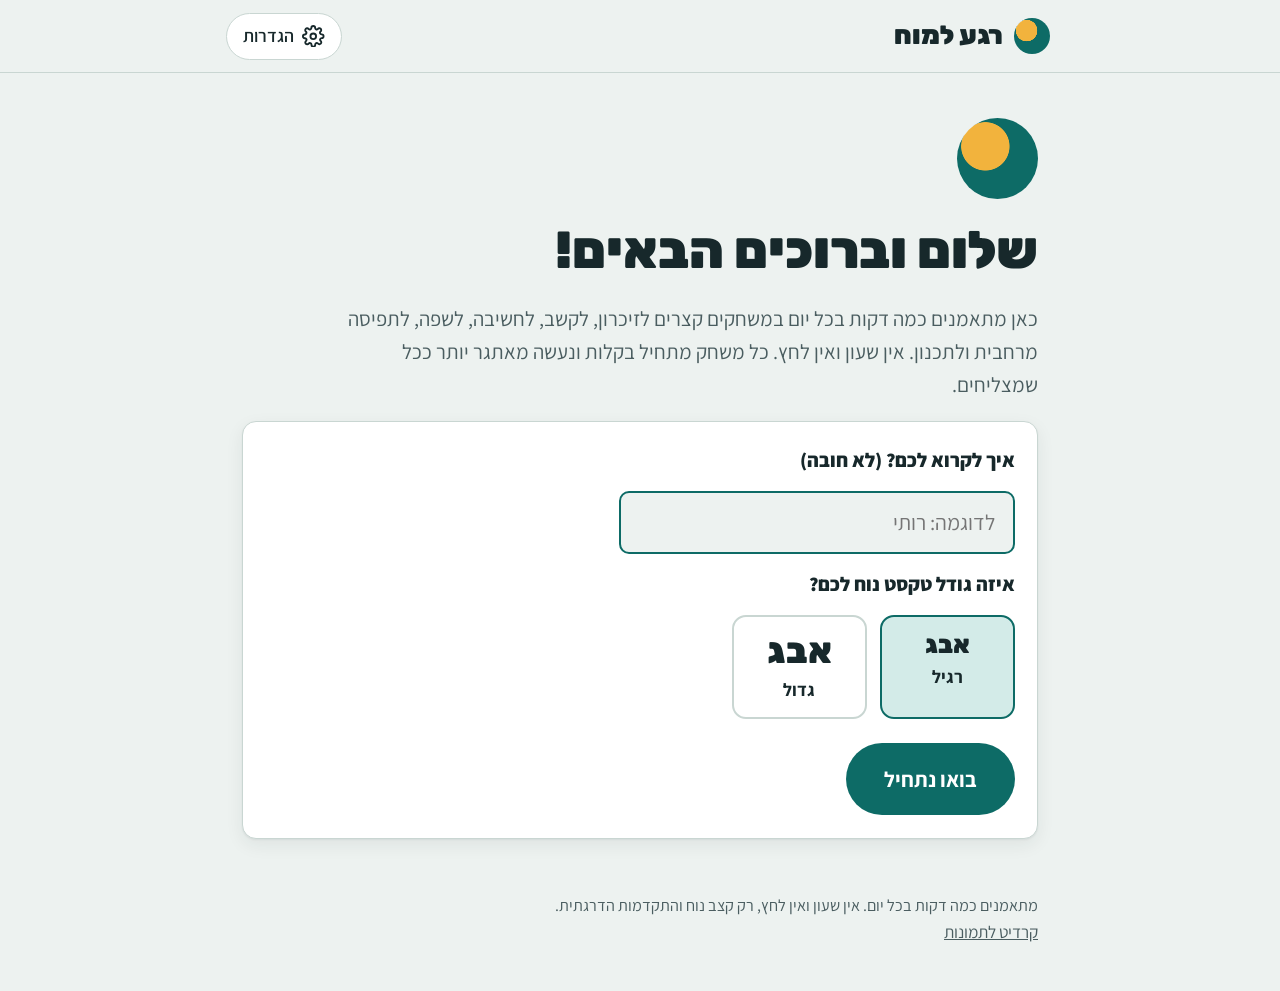
==== index.html @ e9bc1a55 "New game גדול או קטן (logic, חדש): numbers 1 to N once in every row and column, with < > ∧ ∨ signs b" ====
<!doctype html>
<html lang="he" dir="rtl">
<head>
  <meta charset="utf-8">
  <meta name="viewport" content="width=device-width, initial-scale=1, viewport-fit=cover">
  <title>רגע למוח</title>
  <meta name="description" content="אימון מוח יומי בעברית: משחקי זיכרון, קשב, חשיבה ושפה בקצב נוח.">
  <link rel="icon" href="favicon.svg" type="image/svg+xml">
  <meta name="theme-color" content="#0d6b66">
  <meta property="og:title" content="רגע למוח">
  <meta property="og:description" content="אימון מוח יומי בעברית: משחקי זיכרון, קשב, חשיבה ושפה בקצב נוח.">
  <link rel="preconnect" href="https://fonts.googleapis.com">
  <link rel="preconnect" href="https://fonts.gstatic.com" crossorigin>
  <link rel="stylesheet" href="https://fonts.googleapis.com/css2?family=Rubik:wght@500;700;800;900&family=Assistant:wght@400;600;700;800&display=swap">
  <link rel="stylesheet" href="css/style.css">
</head>
<body>
  <header class="topbar">
    <div class="topbar-inner">
      <button class="brand" id="brand-home" type="button" aria-label="חזרה לדף הבית">
        <span class="brand-mark" aria-hidden="true"></span>
        <span class="brand-name">רגע למוח</span>
      </button>
      <div class="topbar-tools">
        <button class="tool-btn settings-btn" id="btn-home" type="button">
          <svg viewBox="0 0 24 24" aria-hidden="true"><path d="M3 11.5 12 4l9 7.5"/><path d="M5.5 10v10h5v-6h3v6h5V10"/></svg>
          <span>דף הבית</span>
        </button>
        <button class="tool-btn settings-btn" id="btn-settings" type="button" aria-haspopup="dialog">
          <svg viewBox="0 0 24 24" aria-hidden="true"><circle cx="12" cy="12" r="3"/><path d="M19.4 15a1.7 1.7 0 0 0 .3 1.8l.1.1a2 2 0 1 1-2.8 2.8l-.1-.1a1.7 1.7 0 0 0-1.8-.3 1.7 1.7 0 0 0-1 1.5V21a2 2 0 1 1-4 0v-.1a1.7 1.7 0 0 0-1.1-1.5 1.7 1.7 0 0 0-1.8.3l-.1.1a2 2 0 1 1-2.8-2.8l.1-.1a1.7 1.7 0 0 0 .3-1.8 1.7 1.7 0 0 0-1.5-1H3a2 2 0 1 1 0-4h.1a1.7 1.7 0 0 0 1.5-1.1 1.7 1.7 0 0 0-.3-1.8l-.1-.1a2 2 0 1 1 2.8-2.8l.1.1a1.7 1.7 0 0 0 1.8.3H9a1.7 1.7 0 0 0 1-1.5V3a2 2 0 1 1 4 0v.1a1.7 1.7 0 0 0 1 1.5 1.7 1.7 0 0 0 1.8-.3l.1-.1a2 2 0 1 1 2.8 2.8l-.1.1a1.7 1.7 0 0 0-.3 1.8V9a1.7 1.7 0 0 0 1.5 1H21a2 2 0 1 1 0 4h-.1a1.7 1.7 0 0 0-1.5 1z"/></svg>
          <span>הגדרות</span>
        </button>
      </div>
    </div>
  </header>

  <main id="app" class="app" aria-live="polite"></main>

  <footer class="footer">
    <p>מתאמנים כמה דקות בכל יום. אין שעון ואין לחץ, רק קצב נוח והתקדמות הדרגתית.</p>
    <p class="footer-credits"><a href="img/photos/credits.html">קרדיט לתמונות</a></p>
  </footer>

  <!-- Core must load first: games register themselves on window.BrainGames -->
  <script src="js/core.js"></script>
  <script src="js/photo-bank.js"></script>
  <script src="js/games/memory-pairs.js"></script>
  <script src="js/games/sequence-lights.js"></script>
  <script src="js/games/grid-memory.js"></script>
  <script src="js/games/mental-math.js"></script>
  <script src="js/games/number-series.js"></script>
  <script src="js/games/shop-change.js"></script>
  <script src="js/games/odd-one-out.js"></script>
  <script src="js/games/color-word.js"></script>
  <script src="js/games/whats-new.js"></script>
  <script src="js/games/shopping-list.js"></script>
  <script src="js/games/face-names.js"></script>
  <script src="js/games/count-items.js"></script>
  <script src="js/games/word-scramble.js"></script>
  <script src="js/games/proverbs.js"></script>
  <script src="js/games/synonyms.js"></script>
  <script src="js/games/spot-difference.js"></script>
  <script src="js/games/clock-time.js"></script>
  <script src="js/games/route-arrows.js"></script>
  <script src="js/games/word-pairs.js"></script>
  <script src="js/games/symbol-search.js"></script>
  <script src="js/games/balance-scale.js"></script>
  <script src="js/games/word-links.js"></script>
  <script src="js/games/mirror-image.js"></script>
  <script src="js/games/rotate-shape.js"></script>
  <script src="js/games/ball-tower.js"></script>
  <script src="js/games/daily-order.js"></script>
  <script src="js/games/middle-arrow.js"></script>
  <script src="js/games/unique-one.js"></script>
  <script src="js/games/follow-fish.js"></script>
  <script src="js/games/delivery-route.js"></script>
  <script src="js/games/brain-shift.js"></script>
  <script src="js/games/bigger-sum.js"></script>
  <script src="js/games/split-evenly.js"></script>
  <script src="js/games/bumper-path.js"></script>
  <script src="js/games/fit-piece.js"></script>
  <script src="js/games/what-is-this.js"></script>
  <script src="js/games/photo-name.js"></script>
  <script src="js/games/photo-pick.js"></script>
  <script src="js/games/trios.js"></script>
  <script src="js/games/word-points.js"></script>
  <script src="js/games/tangram.js"></script>
  <script src="js/games/nonogram.js"></script>
  <script src="js/games/math-cages.js"></script>
  <script src="js/games/dot-trail.js"></script>
  <script src="js/games/story-recall.js"></script>
  <script src="js/games/analogies.js"></script>
  <script src="js/games/paper-fold.js"></script>
  <script src="js/games/cube-count.js"></script>
  <script src="js/games/word-search.js"></script>
  <script src="js/games/kakuro.js"></script>
  <script src="js/games/seven-boom.js"></script>
  <script src="js/games/gematria.js"></script>
  <script src="js/games/secret-message.js"></script>
  <script src="js/eretz-ir-words.js"></script>
  <script src="js/games/eretz-ir.js"></script>
  <script src="js/games/fractions.js"></script>
  <script src="js/games/jigsaw.js"></script>
  <script src="js/games/pill-box.js"></script>
  <script src="js/games/water-pour.js"></script>
  <script src="js/games/sliding-puzzle.js"></script>
  <script src="js/games/hanoi.js"></script>
  <script src="js/games/lights-out.js"></script>
  <script src="js/games/crossword.js"></script>
  <script src="js/games/guess-word.js"></script>
  <script src="js/games/opposites.js"></script>
  <script src="js/games/who-lives-where.js"></script>
  <script src="js/games/maze.js"></script>
  <script src="js/games/shadow-match.js"></script>
  <script src="js/games/target-number.js"></script>
  <script src="js/games/where-is-it.js"></script>
  <script src="js/games/phone-number.js"></script>
  <script src="js/games/appointments.js"></script>
  <script src="js/games/block-rows.js"></script>
  <script src="js/games/mystery.js"></script>
  <script src="js/games/code-breaker.js"></script>
  <script src="js/games/two-colors.js"></script>
  <script src="js/games/crowns.js"></script>
  <script src="js/games/greater-less.js"></script>
  <script src="js/app.js"></script>
</body>
</html>
---- css/style.css ----
/* רגע למוח
   Layout: one calm column (max ~46rem), big type, generous tap targets.
   Palette: a quiet sea-glass ground, deep ink, one deep-teal accent and a warm
   sunflower highlight. Each skill has its own hue for icons and chips only. */

:root {
  --bg: #edf2f0;
  --surface: #ffffff;
  --surface-2: #e2eae7;
  --ink: #17282b;
  --ink-soft: #4a5d60;
  --line: #c9d6d2;
  --accent: #0d6b66;
  --accent-hover: #0a5753;
  --accent-ink: #ffffff;
  --accent-soft: #d3ebe8;
  --sun: #f2b33d;
  --sun-soft: #fbedd0;
  --good: #1f7a3a;
  --good-soft: #dbf0e0;
  --bad: #b2412b;
  --bad-soft: #f7e0da;
  --focus: #f2b33d;
  --silver: #8d9aa3;
  --silver-soft: #e9eef1;
  --platinum: #5e7f9e;
  --platinum-soft: #e1ebf4;
  --diamond: #12a6c8;
  --diamond-soft: #d7f3fa;

  --memory: #6550c9;    --memory-soft: #e7e3f8;
  --attention: #c2502f; --attention-soft: #f8e3dc;
  --logic: #1c6fa6;     --logic-soft: #dceaf5;
  --language: #2f7d3f;  --language-soft: #def0e1;
  --perception: #a3366f; --perception-soft: #f6e0eb;
  --executive: #95560f; --executive-soft: #f5e6d3;

  /* Game colours that must be told apart at a glance (older eyes): strong, far apart in hue and in lightness.
     Use these, not the skill colours, whenever colour is how a player tells items apart. --c-on-yellow = text on yellow. */
  --c-red: #d7261e;    --c-red-soft: #fbe0de;
  --c-blue: #1a5fd6;   --c-blue-soft: #dde8fb;
  --c-yellow: #f2b800; --c-yellow-soft: #fdf1c7;
  --c-green: #13893a;  --c-green-soft: #d9f1e0;
  --c-purple: #8a2fd0; --c-purple-soft: #eedff9;
  --c-black: #1b1b1b;  --c-black-soft: #e4e4e4;
  --c-on-yellow: #1b1b1b;

  --font-display: "Rubik", "Assistant", "Arial Hebrew", "Segoe UI", Arial, sans-serif;
  --font-body: "Assistant", "Arial Hebrew", "Segoe UI", Arial, sans-serif;

  --radius: 14px;
  --radius-sm: 10px;
  --shadow: 0 1px 2px rgba(23, 40, 43, .06), 0 6px 18px rgba(23, 40, 43, .07);
  --tap: 3.5rem;
}

@media (prefers-color-scheme: dark) {
  :root:not([data-theme="light"]) {
    --bg: #101a1c; --surface: #18262a; --surface-2: #213236; --ink: #e8f0ee; --ink-soft: #a9bbb8;
    --line: #34484c; --accent: #4fc0b6; --accent-hover: #6fd2c9; --accent-ink: #0b1a1b; --accent-soft: #173d3b;
    --sun: #f2be5c; --sun-soft: #3d3220; --good: #6fd08a; --good-soft: #193a24; --bad: #f08a72; --bad-soft: #43231c;
    --focus: #f2be5c; --silver: #c4cfd6; --silver-soft: #2a3438;
    --platinum: #a9c6e2; --platinum-soft: #22303d; --diamond: #5fd8f2; --diamond-soft: #133740;
    --memory: #a998f2; --memory-soft: #2a2550; --attention: #f0987b; --attention-soft: #44261d;
    --logic: #7cbbe8; --logic-soft: #1a3247; --language: #84cf92; --language-soft: #1c3a22;
    --perception: #ec8fbf; --perception-soft: #45213a; --executive: #e3ac68; --executive-soft: #3f2e19;
    --c-red: #ff5a4f; --c-red-soft: #4a1f1c; --c-blue: #5b9bff; --c-blue-soft: #1c2e4f; --c-yellow: #ffd23a; --c-yellow-soft: #45391a;
    --c-green: #45d16e; --c-green-soft: #183d24; --c-purple: #c08cff; --c-purple-soft: #352552; --c-black: #f2f2f2; --c-black-soft: #3a3f40;
    --shadow: 0 1px 2px rgba(0, 0, 0, .3), 0 6px 18px rgba(0, 0, 0, .25);
    color-scheme: dark;
  }
}
:root[data-theme="dark"] {
  --bg: #101a1c; --surface: #18262a; --surface-2: #213236; --ink: #e8f0ee; --ink-soft: #a9bbb8;
  --line: #34484c; --accent: #4fc0b6; --accent-hover: #6fd2c9; --accent-ink: #0b1a1b; --accent-soft: #173d3b;
  --sun: #f2be5c; --sun-soft: #3d3220; --good: #6fd08a; --good-soft: #193a24; --bad: #f08a72; --bad-soft: #43231c;
  --focus: #f2be5c; --silver: #c4cfd6; --silver-soft: #2a3438;
  --platinum: #a9c6e2; --platinum-soft: #22303d; --diamond: #5fd8f2; --diamond-soft: #133740;
  --memory: #a998f2; --memory-soft: #2a2550; --attention: #f0987b; --attention-soft: #44261d;
  --logic: #7cbbe8; --logic-soft: #1a3247; --language: #84cf92; --language-soft: #1c3a22;
  --perception: #ec8fbf; --perception-soft: #45213a; --executive: #e3ac68; --executive-soft: #3f2e19;
  --c-red: #ff5a4f; --c-red-soft: #4a1f1c; --c-blue: #5b9bff; --c-blue-soft: #1c2e4f; --c-yellow: #ffd23a; --c-yellow-soft: #45391a;
  --c-green: #45d16e; --c-green-soft: #183d24; --c-purple: #c08cff; --c-purple-soft: #352552; --c-black: #f2f2f2; --c-black-soft: #3a3f40;
  --shadow: 0 1px 2px rgba(0, 0, 0, .3), 0 6px 18px rgba(0, 0, 0, .25);
  color-scheme: dark;
}

/* ---------- base ---------- */
*, *::before, *::after { box-sizing: border-box; }
html { font-size: 112.5%; -webkit-text-size-adjust: 100%; }
html.big-text { font-size: 137.5%; }
body {
  margin: 0;
  background: var(--bg);
  color: var(--ink);
  font-family: var(--font-body);
  font-size: 1rem;
  line-height: 1.6;
}
[hidden] { display: none !important; }
button { font: inherit; color: inherit; touch-action: manipulation; } /* no double-tap zoom on fast taps */
:focus-visible { outline: 3px solid var(--focus); outline-offset: 3px; border-radius: 6px; }
h1, h2, h3 { font-family: var(--font-display); line-height: 1.2; text-wrap: balance; margin: 0; }
p { margin: 0; }
.sr-only { position: absolute; width: 1px; height: 1px; overflow: hidden; clip: rect(0 0 0 0); white-space: nowrap; }

/* ---------- top bar ---------- */
.topbar {
  position: sticky; top: 0; z-index: 5;
  background: var(--bg);
  border-bottom: 1px solid var(--line);
  padding-left: max(16px, env(safe-area-inset-left, 0px));
  padding-right: max(16px, env(safe-area-inset-right, 0px));
}
.topbar-inner {
  max-width: 46rem; margin: 0 auto; padding-block: .6rem;
  display: flex; align-items: center; justify-content: space-between; gap: .75rem; flex-wrap: wrap;
}
.brand { display: flex; align-items: center; gap: .6rem; background: none; border: 0; padding: .25rem; cursor: pointer; }
.brand-mark {
  width: 2rem; height: 2rem; border-radius: 50%;
  background: radial-gradient(circle at 35% 35%, var(--sun) 0 32%, transparent 33%), var(--accent);
}
.brand-name { font-family: var(--font-display); font-weight: 900; font-size: 1.45rem; }
.topbar-tools { display: flex; gap: .5rem; flex-wrap: wrap; }
.tool-btn {
  min-height: 2.6rem; padding: .3rem .9rem; border-radius: 999px;
  border: 1px solid var(--line); background: var(--surface); cursor: pointer; font-weight: 600; font-size: .9rem;
}
.tool-btn:hover { border-color: var(--accent); }

/* ---------- layout ---------- */
.app {
  max-width: 46rem; margin: 0 auto;
  padding-left: max(16px, env(safe-area-inset-left, 0px));
  padding-right: max(16px, env(safe-area-inset-right, 0px));
  padding-block: 1.5rem 3rem;
  display: flex; flex-direction: column; gap: 2.5rem;
}
.footer {
  max-width: 46rem; margin: 0 auto; color: var(--ink-soft); font-size: .9rem;
  padding-left: max(16px, env(safe-area-inset-left, 0px));
  padding-right: max(16px, env(safe-area-inset-right, 0px));
  padding-block: 0 2.5rem;
}

/* ---------- buttons ---------- */
.btn {
  min-height: var(--tap); padding: .6rem 1.4rem; border-radius: 999px; border: 2px solid transparent;
  font-weight: 700; font-size: 1.05rem; cursor: pointer; display: inline-flex; align-items: center; justify-content: center;
  transition: background-color .2s, border-color .2s, transform .1s;
}
.btn:active { transform: translateY(1px); }
.btn-primary { background: var(--accent); color: var(--accent-ink); }
.btn-primary:hover { background: var(--accent-hover); }
.btn-secondary { background: var(--surface); border-color: var(--accent); color: var(--accent); }
.btn-secondary:hover { background: var(--accent-soft); }
.btn-quiet { background: transparent; border-color: var(--line); color: var(--ink); }
.btn-quiet:hover { border-color: var(--ink-soft); }
.btn-lg { font-size: 1.2rem; min-height: 4rem; padding-inline: 2rem; }
.btn-sm { min-height: 2.6rem; padding: .3rem 1rem; font-size: .95rem; }
.btn:disabled { opacity: .5; cursor: default; }

/* ---------- chips & icons ---------- */
.chip { display: inline-block; padding: .1rem .7rem; border-radius: 999px; font-size: .85rem; font-weight: 700; }
.level-pill {
  display: inline-block; padding: .1rem .7rem; border-radius: 999px; font-size: .85rem; font-weight: 700;
  background: var(--sun-soft); color: var(--ink); font-variant-numeric: tabular-nums;
}
.skill-icon { width: 2.75rem; height: 2.75rem; border-radius: 12px; display: inline-grid; place-items: center; flex: none;
  font-size: 1.55rem; line-height: 1; font-family: "Segoe UI Emoji", "Apple Color Emoji", "Noto Color Emoji", sans-serif; }
.skill-icon svg { width: 1.7rem; height: 1.7rem; fill: currentColor; stroke: currentColor; }
/* a game's own icon on its card */
.game-card-head { display: flex; align-items: center; gap: .6rem; width: 100%; }
.game-card-head .skill-icon { width: 2.6rem; height: 2.6rem; font-size: 1.5rem; }
.skill-memory { background: var(--memory-soft); color: var(--memory); }
.skill-attention { background: var(--attention-soft); color: var(--attention); }
.skill-logic { background: var(--logic-soft); color: var(--logic); }
.skill-language { background: var(--language-soft); color: var(--language); }
.skill-perception { background: var(--perception-soft); color: var(--perception); }
.skill-executive { background: var(--executive-soft); color: var(--executive); }
.skill-icon.skill-language svg { stroke: none; }

/* ---------- home ---------- */
.hero { display: flex; flex-direction: column; gap: 1rem; padding-top: .5rem; }
.eyebrow { color: var(--ink-soft); font-weight: 700; letter-spacing: .02em; }
.hero-title { font-size: clamp(2rem, 6vw, 2.9rem); font-weight: 900; }
.hero-lead { font-size: 1.15rem; color: var(--ink-soft); max-width: 34em; }
.hero-actions { display: flex; flex-wrap: wrap; gap: .75rem; padding-top: .25rem; }
.done-banner {
  background: var(--good-soft); color: var(--good); font-weight: 700; padding: .9rem 1.2rem; border-radius: var(--radius);
}
.stats { display: grid; grid-template-columns: repeat(3, minmax(0, 1fr)); gap: .75rem; margin: .5rem 0 0; }
.stat { background: var(--surface-2); border-radius: var(--radius-sm); padding: .7rem .9rem; }
.stat dt { font-size: .85rem; color: var(--ink-soft); font-weight: 600; }
.stat dd { margin: 0; font-family: var(--font-display); font-weight: 900; font-size: 1.8rem; font-variant-numeric: tabular-nums; }

.section { display: flex; flex-direction: column; gap: 1rem; }
.section-title { font-size: 1.6rem; font-weight: 700; }
.section-lead { color: var(--ink-soft); }

.daily-list { list-style: none; margin: 0; padding: 0; display: flex; flex-direction: column; gap: .7rem; }
.daily-item {
  width: 100%; text-align: start; display: grid; grid-template-columns: auto auto 1fr; grid-template-areas: "num icon text" "meta meta meta";
  align-items: center; gap: .5rem .9rem; padding: 1rem 1.1rem; border-radius: var(--radius);
  background: var(--surface); border: 1px solid var(--line); box-shadow: var(--shadow); cursor: pointer;
}
.daily-item:hover { border-color: var(--accent); }
.daily-num {
  grid-area: num; width: 2.2rem; height: 2.2rem; border-radius: 50%; display: grid; place-items: center;
  border: 2px solid var(--line); font-weight: 800; font-variant-numeric: tabular-nums;
}
.daily-item.is-done .daily-num { background: var(--good); border-color: var(--good); color: var(--surface); }
.daily-item .skill-icon { grid-area: icon; }
.daily-text { grid-area: text; display: flex; flex-direction: column; min-width: 0; }
.daily-name { font-weight: 800; font-size: 1.2rem; }
.daily-tag { color: var(--ink-soft); }
.daily-meta { grid-area: meta; display: flex; gap: .5rem; flex-wrap: wrap; }
@media (min-width: 640px) {
  .daily-item { grid-template-columns: auto auto 1fr auto; grid-template-areas: "num icon text meta"; }
  .daily-meta { flex-direction: column; align-items: flex-end; }
}

.skill-groups { display: flex; flex-direction: column; gap: 1.5rem; }
.skill-group { display: flex; flex-direction: column; gap: .7rem; }
.skill-group-title { display: flex; align-items: center; gap: .6rem; font-size: 1.25rem; font-family: var(--font-body); font-weight: 800; }
.skill-group-title .skill-icon { width: 2.4rem; height: 2.4rem; font-size: 1.4rem; }
.skill-group-title .skill-icon svg { width: 1.3rem; height: 1.3rem; }
.game-card.is-new { border-color: var(--sun); box-shadow: inset 0 0 0 1px var(--sun); }
.card-new { display: inline-block; margin-inline-start: .45rem; padding: 0 .5rem; border-radius: 999px; background: var(--sun); color: var(--c-on-yellow); font-size: .85rem; font-weight: 800; vertical-align: .15rem; }
.new-badge { display: inline-block; margin-inline-start: .5rem; padding: .05rem .6rem; border-radius: 999px; background: var(--sun); color: var(--c-on-yellow); font-size: .9rem; font-weight: 800; vertical-align: .15rem; }
.intro-levels { width: 100%; display: flex; flex-direction: column; gap: .6rem; }
.intro-levels-title { font-size: 1.15rem; font-weight: 800; }
.game-grid { list-style: none; margin: 0; padding: 0; display: grid; grid-template-columns: repeat(auto-fill, minmax(13rem, 1fr)); gap: .7rem; }
.game-card {
  width: 100%; height: 100%; text-align: start; display: flex; flex-direction: column; align-items: flex-start; gap: .3rem;
  padding: .9rem 1rem; border-radius: var(--radius); background: var(--surface); border: 1px solid var(--line); cursor: pointer;
}
.game-card:hover { border-color: var(--accent); }
.game-card.is-link { color: inherit; text-decoration: none; }
.card-link-note { font-size: .9rem; font-weight: 700; color: var(--accent); }
.game-card-name { font-weight: 800; font-size: 1.1rem; }
.game-card-tag { color: var(--ink-soft); font-size: .95rem; flex: 1; }

.tips { background: var(--surface-2); border-radius: var(--radius); padding: 1.3rem 1.4rem; }
.tips-list { margin: 0; padding-inline-start: 1.2rem; display: flex; flex-direction: column; gap: .5rem; }

/* ---------- intro ---------- */
.intro { display: flex; flex-direction: column; gap: 1.2rem; }
.intro-head { display: flex; gap: 1rem; align-items: flex-start; }
.intro-head > .skill-icon { width: 4rem; height: 4rem; border-radius: 16px; font-size: 2.3rem; }
.intro-head > .skill-icon svg { width: 2.4rem; height: 2.4rem; }
.intro-chips { display: flex; gap: .5rem; flex-wrap: wrap; margin-bottom: .4rem; }
.intro-title { font-size: clamp(2rem, 6vw, 2.6rem); font-weight: 900; }
.intro-tag { color: var(--ink-soft); font-size: 1.1rem; }
.intro-sub { font-size: 1.35rem; font-family: var(--font-body); font-weight: 800; }
.steps { margin: 0; padding: 0; list-style: none; counter-reset: step; display: flex; flex-direction: column; gap: .7rem; }
.steps li {
  counter-increment: step; position: relative; padding: .9rem 1.1rem; padding-inline-start: 3.6rem;
  background: var(--surface); border: 1px solid var(--line); border-radius: var(--radius); font-size: 1.15rem;
}
.steps li::before {
  content: counter(step); position: absolute; inset-inline-start: 1rem; top: .85rem;
  width: 1.9rem; height: 1.9rem; border-radius: 50%; background: var(--accent); color: var(--accent-ink);
  display: grid; place-items: center; font-weight: 800; font-size: 1rem;
}
.benefit { background: var(--sun-soft); padding: .9rem 1.1rem; border-radius: var(--radius); }
.intro-actions { display: flex; gap: .75rem; flex-wrap: wrap; padding-top: .5rem; }
.intro-main { display: flex; flex-direction: column; gap: 1.2rem; min-width: 0; }
.intro-sub-row { display: flex; align-items: center; justify-content: space-between; gap: .75rem; flex-wrap: wrap; }
.intro-back { display: flex; }
/* phone and tablet: one column; the start button is pinned to the bottom of the screen while the page scrolls */
@media (max-width: 899px) {
  .intro-side { display: contents; }
  .intro-start {
    position: sticky; bottom: 0; z-index: 5; margin-inline: -16px; padding: .7rem 16px calc(.7rem + env(safe-area-inset-bottom, 0px));
    background: var(--bg); border-top: 1px solid var(--line); box-shadow: 0 -6px 14px rgba(0, 0, 0, .06);
  }
  .intro-start .btn { flex: 1; }
}
/* computer: the description on one side, the level and the start button beside it, always in view */
@media (min-width: 900px) {
  .on-intro .app, .on-intro .topbar-inner { max-width: 68rem; }
  .intro { display: grid; grid-template-columns: minmax(0, 1fr) 20rem; gap: 2.5rem; align-items: start; }
  .intro-side {
    position: sticky; top: 1rem; display: flex; flex-direction: column; gap: 1rem;
    background: var(--surface); border: 1px solid var(--line); border-radius: var(--radius); padding: 1.2rem;
  }
  .intro-side .level-box { border-top: 0; padding-top: 0; flex-direction: column; align-items: stretch; }
  .intro-side .intro-start { padding-top: 0; }
  .intro-start .btn { flex: 1; }
  .intro-back .btn { flex: 1; }
  .intro .steps { gap: .55rem; }
  .intro .steps li { padding-block: .7rem; }
}

/* ---------- play ---------- */
.play { display: flex; flex-direction: column; gap: 1rem; position: relative; }
.play-head { display: flex; align-items: center; gap: .35rem; }
.play-head .btn-sm { padding-inline: .75rem; }
.play-title { display: flex; align-items: center; gap: .6rem; font-weight: 800; font-size: 1.2rem; flex: 1; min-width: 0; }
@media (max-width: 400px) { .play-title { gap: .4rem; font-size: 1.05rem; } }
.play-name { min-width: 0; overflow: hidden; text-overflow: ellipsis; white-space: nowrap; }
.play-head .play-settings { padding-inline: .55rem; }
.play-settings svg { width: 1.3rem; height: 1.3rem; fill: none; stroke: currentColor; stroke-width: 2; }
.play-progress-row { display: flex; align-items: center; gap: .7rem; }
.play-progress-row .play-bar { flex: 1; }
.play-title .skill-icon { width: 2.2rem; height: 2.2rem; font-size: 1.3rem; }
.play-title .skill-icon svg { width: 1.3rem; height: 1.3rem; }
.play-progress { font-weight: 700; color: var(--ink-soft); font-variant-numeric: tabular-nums; font-size: .95rem; white-space: nowrap; }
.play-bar { display: block; height: .5rem; border-radius: 999px; background: var(--surface-2); overflow: hidden; }
.play-bar-fill { display: block; height: 100%; width: 0; background: var(--accent); border-radius: 999px; transition: width .5s ease; }
.play-status { font-size: 1.3rem; font-weight: 700; text-align: center; min-height: 2.1rem; text-wrap: balance; }
.play-board {
  background: var(--surface); border: 1px solid var(--line); border-radius: var(--radius); box-shadow: var(--shadow);
  padding: 1.5rem 1rem; min-height: 16rem; display: flex; flex-direction: column; align-items: center; justify-content: center; gap: 1.25rem;
}
.toast {
  position: fixed; left: 50%; bottom: calc(1.5rem + env(safe-area-inset-bottom, 0px)); transform: translateX(-50%);
  z-index: 20; padding: .9rem 1.8rem; border-radius: 999px; font-size: 1.3rem; font-weight: 800; box-shadow: var(--shadow);
  animation: toast-in .25s ease-out; max-width: calc(100% - 32px); text-align: center;
}
.toast.is-good { background: var(--good); color: var(--surface); }
.toast.is-bad { background: var(--bad); color: var(--surface); }
@keyframes toast-in { from { opacity: 0; transform: translate(-50%, 12px); } to { opacity: 1; transform: translate(-50%, 0); } }
.error { color: var(--bad); font-weight: 700; }

/* ---------- while playing: keep the whole round on one screen ---------- */
.is-playing .footer, .is-playing .topbar { display: none; }
.is-playing .app { padding-block: .75rem 1.2rem; }
.is-playing .play { gap: .5rem; }
.is-playing .play-status { font-size: 1.15rem; min-height: 1.6rem; }
.is-playing .play-board { padding: 1rem .75rem; gap: .9rem; min-height: 10rem; }
/* Split play board (GAME_API.md): a game puts its main board first and the rest in a .g-side, and adds .g-split
   to the board. On a phone .g-side disappears from the layout (its children stack as usual); on a computer the
   board sits on one side and the controls on the other, so nothing needs scrolling. */
.g-side { display: contents; }
@media (min-width: 900px) {
  .app:has(.play-board.g-split) { max-width: 72rem; }
  .is-playing .play-board.g-split { flex-direction: row; align-items: center; justify-content: center; gap: 2.5rem; }
  .play-board.g-split > .g-side { display: flex; flex-direction: column; align-items: center; justify-content: center; gap: 1rem;
    width: min(26rem, 42%); flex: none; }
}

/* ---------- shared game building blocks (see GAME_API.md) ---------- */
.g-prompt { font-size: 1.35rem; font-weight: 700; text-align: center; text-wrap: balance; }
.g-big {
  font-family: var(--font-display); font-weight: 900; font-size: clamp(2.6rem, 10vw, 4rem); line-height: 1.1;
  text-align: center; font-variant-numeric: tabular-nums;
}
.g-hint { color: var(--ink-soft); text-align: center; }
.g-choices { width: 100%; display: grid; grid-template-columns: repeat(auto-fit, minmax(9rem, 1fr)); gap: .75rem; }
.g-choice {
  min-height: 4.2rem; padding: .7rem 1rem; border-radius: var(--radius); border: 2px solid var(--line);
  background: var(--surface); font-size: 1.35rem; font-weight: 700; cursor: pointer; text-align: center;
  transition: background-color .2s, border-color .2s;
}
.g-choice:hover:not(:disabled) { border-color: var(--accent); background: var(--accent-soft); }
.g-choice.is-selected { border-color: var(--accent); background: var(--accent-soft); }
.g-next { align-self: center; min-width: 14rem; }
.g-choice.is-correct { border-color: var(--good); background: var(--good-soft); color: var(--good); }
.g-choice.is-wrong { border-color: var(--bad); background: var(--bad-soft); color: var(--bad); }
.g-choice:disabled { cursor: default; }
.g-actions { display: flex; gap: .75rem; flex-wrap: wrap; justify-content: center; }
.g-grid { --cols: 4; display: grid; grid-template-columns: repeat(var(--cols), minmax(0, 1fr)); gap: .6rem; width: 100%; max-width: 30rem; }
.g-tile {
  aspect-ratio: 1; max-width: 100%; border-radius: var(--radius-sm); border: 2px solid var(--line); background: var(--surface-2);
  display: grid; place-items: center; font-size: clamp(1.6rem, 7vw, 2.4rem); cursor: pointer; padding: 0;
  transition: background-color .25s, border-color .25s, transform .15s;
}
.g-tile:hover:not(:disabled) { border-color: var(--accent); }
.g-tile.is-lit { background: var(--sun); border-color: var(--sun); }
.g-tile.is-correct { background: var(--good-soft); border-color: var(--good); }
.g-tile.is-wrong { background: var(--bad-soft); border-color: var(--bad); }
.g-tile:disabled { cursor: default; }

/* while playing: compact choices. Placed after the base rules; :where() keeps them at
   single-class weight so a game's own choice layout still wins */
:where(.is-playing) .g-choices { grid-template-columns: repeat(auto-fit, minmax(8rem, 1fr)); gap: .6rem; }
:where(.is-playing) .g-choice { min-height: 3.6rem; padding: .5rem .8rem; }

/* ---------- results ---------- */
.result { display: flex; flex-direction: column; align-items: center; text-align: center; gap: 1rem; padding-top: 1rem; }
.result > .skill-icon { width: 4.5rem; height: 4.5rem; border-radius: 50%; font-size: 2.5rem; }
.result > .skill-icon svg { width: 2.6rem; height: 2.6rem; }
.result-title { font-size: clamp(2.2rem, 7vw, 3rem); font-weight: 900; }
.result-score { font-size: 1.35rem; }
.result-score strong { font-family: var(--font-display); font-size: 1.8rem; font-variant-numeric: tabular-nums; }
.meter { width: 100%; max-width: 22rem; height: 1rem; border-radius: 999px; background: var(--surface-2); overflow: hidden; }
.meter-fill { display: block; height: 100%; background: var(--good); border-radius: 999px; }
.result-note { color: var(--ink-soft); }
.result-level { font-size: 1.1rem; background: var(--sun-soft); padding: .8rem 1.2rem; border-radius: var(--radius); }
.result-actions { display: flex; flex-direction: column; align-items: stretch; gap: .7rem; width: 100%; max-width: 24rem; padding-top: .5rem; }
.result-pick { display: flex; align-items: center; justify-content: center; gap: .6rem; }
.result-pick-label { font-weight: 800; font-size: 1.15rem; }
.result-pick-btn { min-width: 3.4rem; min-height: 3.2rem; padding: 0; font-size: 1.7rem; font-weight: 900; line-height: 1; }
.result-pick-num { min-width: 2.6rem; text-align: center; font-size: 1.8rem; font-weight: 900; font-variant-numeric: tabular-nums; }

/* ---------- welcome ---------- */
.welcome { display: flex; flex-direction: column; gap: 1.1rem; padding-top: 1rem; }
.welcome-mark {
  width: 4.5rem; height: 4.5rem; border-radius: 50%;
  background: radial-gradient(circle at 35% 35%, var(--sun) 0 32%, transparent 33%), var(--accent);
}
.welcome-form {
  display: flex; flex-direction: column; gap: .8rem; background: var(--surface);
  border: 1px solid var(--line); border-radius: var(--radius); padding: 1.3rem 1.2rem; box-shadow: var(--shadow);
}
.field-label { font-weight: 800; font-size: 1.1rem; }
.text-input {
  min-height: var(--tap); padding: .5rem 1rem; font: inherit; font-size: 1.2rem; color: var(--ink);
  background: var(--bg); border: 2px solid var(--line); border-radius: var(--radius-sm); width: 100%; max-width: 22rem;
}
.text-input:focus { border-color: var(--accent); outline: none; }
/* game search on the home screen */
.search { gap: .6rem; }
.search-row { display: flex; gap: .5rem; align-items: stretch; width: 100%; max-width: 34rem; }
.search-input { flex: 1; min-width: 0; max-width: none; background: var(--surface); font-size: 1.25rem; }
.search-input::-webkit-search-cancel-button { display: none; }
.search-row .search-clear { flex: none; }
.search-row { position: relative; }
.search-box { flex: 1; min-width: 0; display: flex; }
.search-box .search-input { width: 100%; }
.search-suggest { position: absolute; top: calc(100% + 4px); inset-inline: 0; z-index: 12; margin: 0; padding: .3rem; list-style: none;
  background: var(--surface); border: 2px solid var(--line); border-radius: var(--radius-sm); box-shadow: var(--shadow);
  max-height: min(22rem, 60svh); overflow-y: auto; }
.search-suggest[hidden] { display: none; }
.search-suggest button > span:not(.skill-icon) { flex: 1; min-width: 0; white-space: nowrap; overflow: hidden; text-overflow: ellipsis; }
.search-suggest button { width: 100%; display: flex; align-items: center; gap: .6rem; padding: .35rem .45rem; border: 0; border-radius: 8px;
  background: transparent; color: var(--ink); font: inherit; font-size: 1.15rem; font-weight: 800; text-align: start; cursor: pointer; }
.search-suggest button:hover, .search-suggest button.is-active { background: var(--accent-soft); }
.search-suggest .skill-icon { width: 2.2rem; height: 2.2rem; font-size: 1.3rem; }
.search-suggest small { margin-inline-start: auto; color: var(--ink-soft); font-size: .85rem; font-weight: 700; white-space: nowrap; }
.search-note { color: var(--ink-soft); font-weight: 700; margin: 0; }
.search-note:empty, .search-results:empty { display: none; }
.size-options { display: flex; gap: .75rem; flex-wrap: wrap; }
.size-option {
  display: flex; flex-direction: column; align-items: center; gap: .2rem; min-width: 7.5rem; padding: .7rem 1rem;
  border-radius: var(--radius); border: 2px solid var(--line); background: var(--surface); cursor: pointer; font-weight: 700;
}
.size-option .size-sample { font-family: var(--font-display); font-weight: 900; font-size: 1.4rem; line-height: 1.2; }
.size-option.is-big .size-sample { font-size: 2rem; }
.size-option.is-selected { border-color: var(--accent); background: var(--accent-soft); }

/* ---------- week & daily thought ---------- */
.home-pair { display: grid; grid-template-columns: minmax(0, 1fr); gap: 1rem; }
@media (min-width: 640px) { .home-pair { grid-template-columns: minmax(0, 1.2fr) minmax(0, 1fr); } }
.week, .thought { background: var(--surface); border: 1px solid var(--line); border-radius: var(--radius); padding: 1rem 1.1rem; display: flex; flex-direction: column; gap: .7rem; }
.week-title, .thought-title { font-family: var(--font-body); font-weight: 800; font-size: 1.15rem; }
.week-days { list-style: none; margin: 0; padding: 0; display: grid; grid-template-columns: repeat(7, minmax(0, 1fr)); gap: .3rem; text-align: center; }
.week-day { display: flex; flex-direction: column; align-items: center; gap: .25rem; }
.week-name { font-size: .85rem; color: var(--ink-soft); font-weight: 700; }
.week-dot {
  width: 2.2rem; height: 2.2rem; border-radius: 50%; display: grid; place-items: center; font-weight: 800;
  font-size: .9rem; border: 2px solid var(--line); font-variant-numeric: tabular-nums; max-width: 100%;
}
.week-day.is-today .week-dot { border-color: var(--accent); }
.week-day.is-done .week-dot { background: var(--good); border-color: var(--good); color: var(--surface); }
.week-day.is-future .week-dot { opacity: .45; }
.thought { background: var(--sun-soft); border-color: transparent; }
.thought-text { font-size: 1.1rem; }

/* ---------- game cards: level ---------- */
.game-card-level { display: flex; align-items: center; gap: .5rem; flex-wrap: wrap; }
.game-card-stage { font-size: .85rem; color: var(--ink-soft); font-weight: 700; }
.mini-bar { display: block; width: 100%; height: .35rem; border-radius: 999px; background: var(--surface-2); overflow: hidden; }
.mini-bar-fill { display: block; height: 100%; background: var(--accent); border-radius: 999px; }

/* ---------- level path ---------- */
.level-box { display: flex; flex-direction: column; gap: .7rem; padding-top: .5rem; border-top: 1px solid var(--line); }
.path { display: grid; grid-template-columns: repeat(2, minmax(0, 1fr)); gap: .7rem; width: 100%; }
@media (min-width: 640px) { .path { grid-template-columns: repeat(3, minmax(0, 1fr)); } }
.path-stage {
  display: flex; flex-direction: column; gap: .45rem; padding: .7rem; border-radius: var(--radius-sm);
  background: var(--surface-2); border: 2px solid transparent;
}
.path-stage.is-active { border-color: var(--accent); background: var(--accent-soft); }
.path-stage-name { font-weight: 800; font-size: .95rem; }
.path-dots { display: flex; gap: .3rem; flex-wrap: wrap; }
.path-dot {
  width: 2.3rem; height: 2.3rem; border-radius: 50%; display: grid; place-items: center; padding: 0;
  font-weight: 800; font-size: .9rem; font-variant-numeric: tabular-nums;
  border: 2px dashed var(--line); color: var(--ink-soft); background: transparent;
}
.path-dot.is-reached { border-style: solid; border-color: var(--accent); color: var(--accent); background: var(--surface); }
button.path-dot { cursor: pointer; }
button.path-dot:hover { background: var(--accent-soft); }
.path-dot.is-current { background: var(--accent); color: var(--accent-ink); }
.path-dot.is-selected { box-shadow: 0 0 0 3px var(--sun); }
.path-dot.is-from { border-color: var(--ink-soft); color: var(--ink-soft); }
.result-path { width: 100%; text-align: start; }
.level-box-hint { text-align: start; }
.pick-note { background: var(--sun-soft); border-radius: var(--radius-sm); padding: .6rem .9rem; font-weight: 700; }
.result-level.is-up { background: var(--good-soft); color: var(--good); font-weight: 800; }

.level-now { display: flex; align-items: center; gap: .6rem; flex-wrap: wrap; font-weight: 700; }
.level-box-compact { flex-direction: row; align-items: center; justify-content: space-between; flex-wrap: wrap; gap: .6rem 1rem; }

/* ---------- settings dialog ---------- */
.settings-btn { display: inline-flex; align-items: center; gap: .45rem; font-size: 1rem; }
.settings-btn svg { width: 1.25rem; height: 1.25rem; fill: none; stroke: currentColor; stroke-width: 2; stroke-linejoin: round; stroke-linecap: round; }
/* the home button is on every screen except home (and the first welcome screen) */
.on-home #btn-home { display: none; }
.footer-credits { font-size: .95rem; }
.footer-credits a { color: inherit; }
.settings {
  width: min(40rem, calc(100vw - 32px)); max-height: calc(100dvh - 2rem); padding: 0; overflow: auto;
  border: 1px solid var(--line); border-radius: var(--radius); background: var(--bg); color: var(--ink); box-shadow: var(--shadow);
}
.settings::backdrop { background: rgba(10, 20, 22, .55); }
.settings-body { display: flex; flex-direction: column; gap: 1rem; padding: 1.2rem; }
.settings-head { display: flex; align-items: center; justify-content: space-between; gap: .75rem; }
.settings-title { font-size: 1.8rem; font-weight: 900; }
.settings-section {
  display: flex; flex-direction: column; gap: .6rem; background: var(--surface);
  border: 1px solid var(--line); border-radius: var(--radius); padding: 1rem 1.1rem;
}
.settings-section h3 { font-family: var(--font-body); font-weight: 800; font-size: 1.15rem; }
.settings-hint { color: var(--ink-soft); font-size: .95rem; }
.settings-foot { display: flex; justify-content: center; }
.seg { display: flex; gap: .6rem; flex-wrap: wrap; }
.seg-option {
  min-height: var(--tap); min-width: 7rem; padding: .4rem 1.2rem; border-radius: 999px;
  border: 2px solid var(--line); background: var(--surface); cursor: pointer; font-weight: 700;
}
.seg-option:hover { border-color: var(--accent); }
.seg-option[aria-pressed="true"] { border-color: var(--accent); background: var(--accent-soft); color: var(--accent); }
.select-input {
  min-height: var(--tap); padding: .4rem .9rem; font: inherit; font-size: 1.1rem; color: var(--ink);
  background: var(--bg); border: 2px solid var(--line); border-radius: var(--radius-sm); width: 100%; max-width: 22rem;
}
.select-input:focus { border-color: var(--accent); outline: none; }

/* ---------- exit confirm ---------- */
.play-title .level-pill { flex: none; }
.confirm {
  display: flex; align-items: center; justify-content: space-between; gap: .75rem; flex-wrap: wrap;
  background: var(--sun-soft); border-radius: var(--radius); padding: .8rem 1rem; font-weight: 700;
}
.confirm-actions { display: flex; gap: .5rem; flex-wrap: wrap; }

.confetti { position: fixed; inset: 0; z-index: 30; pointer-events: none; }

/* ---------- optional timer ---------- */
.play-clock {
  font-weight: 800; font-variant-numeric: tabular-nums; padding: .1rem .7rem; border-radius: 999px;
  background: var(--surface-2); direction: ltr;
}
.study-timer { width: 100%; max-width: 24rem; display: flex; flex-direction: column; align-items: center; gap: .3rem; }
.study-timer-bar { display: block; width: 100%; height: .6rem; border-radius: 999px; background: var(--surface-2); overflow: hidden; }
.study-timer-fill { display: block; height: 100%; width: 100%; background: var(--sun); border-radius: 999px; transition: width .2s linear; }
.study-timer-label { font-weight: 700; color: var(--ink-soft); font-variant-numeric: tabular-nums; }
.result-time { font-weight: 700; font-variant-numeric: tabular-nums; }

/* ---------- trophy ---------- */
.trophy-icon { display: inline-grid; place-items: center; width: 4.5rem; height: 4.5rem; flex: none; }
.trophy-icon svg, .card-trophy svg { width: 100%; height: 100%; }
.trophy-icon .tr-cup, .card-trophy .tr-cup { fill: var(--sun); }
.trophy-icon .tr-handle, .card-trophy .tr-handle { stroke: var(--sun); }
.is-silver .tr-cup { fill: var(--silver); }
.is-silver .tr-handle { stroke: var(--silver); }
.is-platinum .tr-cup { fill: var(--platinum); }
.is-platinum .tr-handle { stroke: var(--platinum); }
.is-diamond .tr-cup { fill: var(--diamond); }
.is-diamond .tr-handle { stroke: var(--diamond); }
.trophy-icon .tr-base, .card-trophy .tr-base { fill: var(--ink-soft); }
.trophy-icon .tr-star, .card-trophy .tr-star { fill: var(--surface); }
.trophy-card {
  width: 100%; display: flex; align-items: center; gap: 1rem; text-align: start;
  background: var(--sun-soft); border: 2px solid var(--sun); border-radius: var(--radius); padding: 1rem 1.2rem;
}
.trophy-card.is-silver { background: var(--silver-soft); border-color: var(--silver); }
.trophy-card.is-platinum { background: var(--platinum-soft); border-color: var(--platinum); }
.trophy-card.is-diamond { background: var(--diamond-soft); border-color: var(--diamond); }
.trophy-card .trophy-icon { width: 5.5rem; height: 5.5rem; animation: trophy-pop .6s ease-out; }
.trophy-text { display: flex; flex-direction: column; gap: .3rem; min-width: 0; }
.trophy-title { font-size: 1.7rem; font-weight: 900; }
.trophy-call { font-weight: 800; color: var(--accent); }
.trophy-list { list-style: none; margin: 0; padding: 0; display: flex; flex-wrap: wrap; gap: .6rem; }
.trophy-item {
  display: flex; align-items: center; gap: .4rem; padding: .3rem .9rem .3rem .5rem; border-radius: 999px;
  background: var(--sun-soft); font-weight: 700;
}
.trophy-item.is-silver { background: var(--silver-soft); }
.trophy-item.is-platinum { background: var(--platinum-soft); }
.trophy-item.is-diamond { background: var(--diamond-soft); }
.trophy-item .trophy-icon { width: 2rem; height: 2rem; }
.trophy-kind { font-weight: 600; color: var(--ink-soft); font-size: .95rem; }
.trophy-counts { display: flex; flex-wrap: wrap; gap: .4rem 1.2rem; margin: 0 0 .7rem; font-weight: 700; }
.trophy-counts span { display: inline-flex; align-items: center; gap: .35rem; }
.trophy-counts .trophy-icon { width: 1.6rem; height: 1.6rem; }
.card-trophy { display: inline-block; width: 1.3rem; height: 1.3rem; vertical-align: -.15rem; margin-inline-start: .4rem; }
@keyframes trophy-pop { 0% { transform: scale(.4) rotate(-12deg); } 70% { transform: scale(1.1) rotate(4deg); } 100% { transform: scale(1); } }
@media (max-width: 420px) { .trophy-card { flex-direction: column; text-align: center; } }

@media (max-width: 560px) {
  .play-title { font-size: 1.05rem; gap: .45rem; }
  .play-title .skill-icon { display: none; }
  .tool-btn { font-size: .85rem; padding: .25rem .75rem; min-height: 2.5rem; }
}

@media (max-width: 480px) {
  .stats { grid-template-columns: 1fr 1fr 1fr; gap: .5rem; }
  .stat { padding: .6rem; }
  .stat dd { font-size: 1.5rem; }
  .play-board { padding: 1.2rem .75rem; }
}

@media (prefers-reduced-motion: reduce) {
  *, *::before, *::after { animation-duration: .01ms !important; transition-duration: .01ms !important; }
}
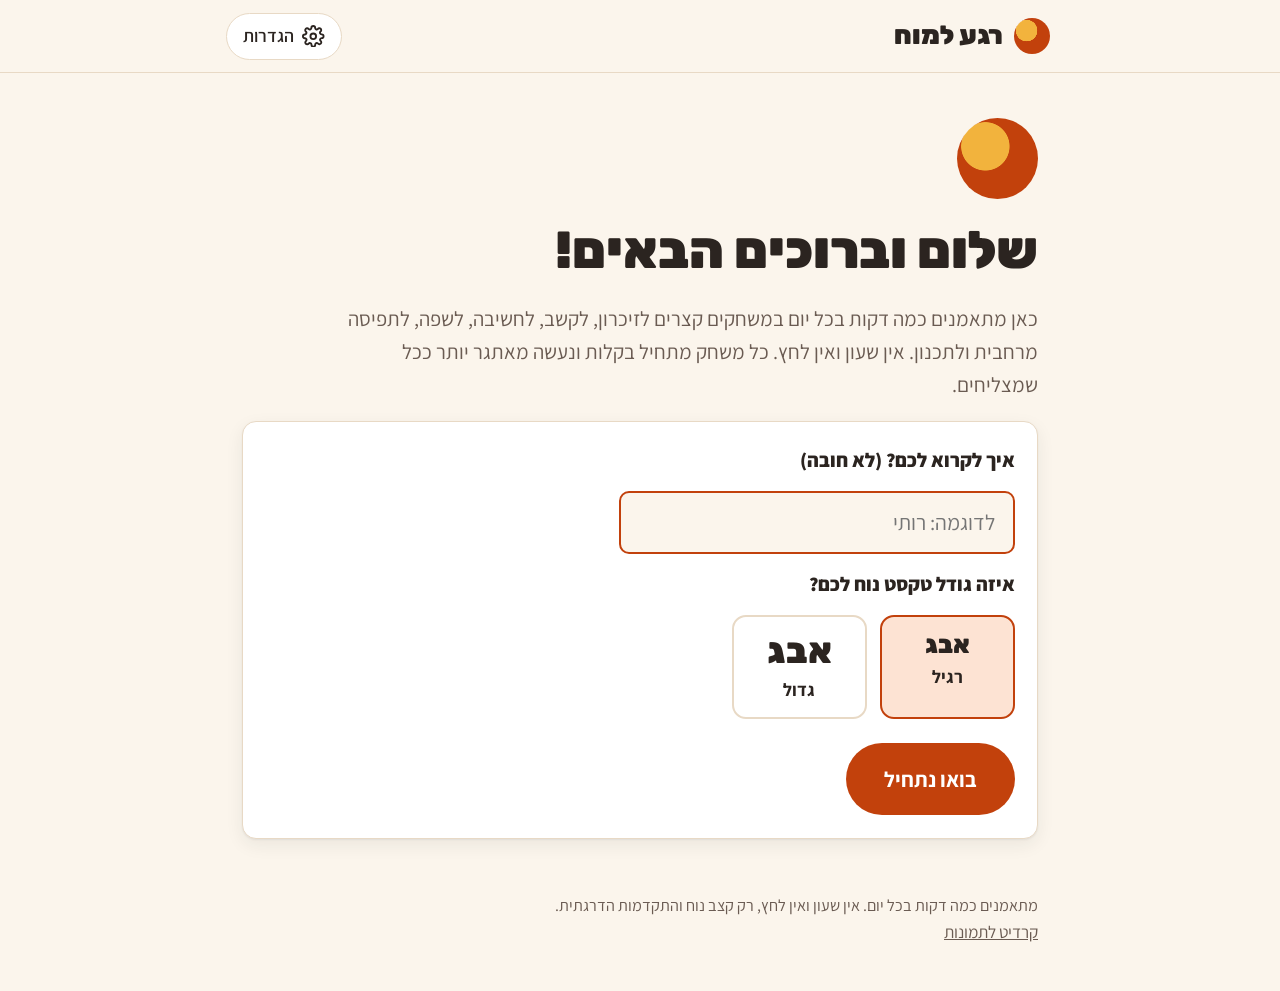
==== commit 11b98c47: "Three new games: בול פגיעה (guess the secret number by בול / פגיעה; 3–5 digits, hints are deductions" ====
--- a/index.html
+++ b/index.html
@@ -122,6 +122,15 @@
   <script src="js/games/two-colors.js"></script>
   <script src="js/games/crowns.js"></script>
   <script src="js/games/greater-less.js"></script>
+  <script src="js/games/skyscrapers.js"></script>
+  <script src="js/games/treasures.js"></script>
+  <script src="js/games/ships.js"></script>
+  <script src="js/games/bridges.js"></script>
+  <script src="js/games/hitori.js"></script>
+  <script src="js/games/truth-lies.js"></script>
+  <script src="js/games/bulls-cows.js"></script>
+  <script src="js/games/peg-solitaire.js"></script>
+  <script src="js/games/mancala.js"></script>
   <script src="js/app.js"></script>
 </body>
 </html>
--- a/css/style.css
+++ b/css/style.css
@@ -1,19 +1,19 @@
 /* רגע למוח
    Layout: one calm column (max ~46rem), big type, generous tap targets.
-   Palette: a quiet sea-glass ground, deep ink, one deep-teal accent and a warm
-   sunflower highlight. Each skill has its own hue for icons and chips only. */
+   Palette: a warm cream ground, deep warm ink, one terracotta accent and a sunflower
+   highlight (inviting, not clinical). Each skill has its own hue for icons, chips and tiles. */
 
 :root {
-  --bg: #edf2f0;
+  --bg: #fbf5ec;
   --surface: #ffffff;
-  --surface-2: #e2eae7;
-  --ink: #17282b;
-  --ink-soft: #4a5d60;
-  --line: #c9d6d2;
-  --accent: #0d6b66;
-  --accent-hover: #0a5753;
+  --surface-2: #f5ecdf;
+  --ink: #2b2420;
+  --ink-soft: #6a5b52;
+  --line: #e8d9c5;
+  --accent: #c2410c;
+  --accent-hover: #9a3412;
   --accent-ink: #ffffff;
-  --accent-soft: #d3ebe8;
+  --accent-soft: #fde3d3;
   --sun: #f2b33d;
   --sun-soft: #fbedd0;
   --good: #1f7a3a;
@@ -56,8 +56,8 @@
 
 @media (prefers-color-scheme: dark) {
   :root:not([data-theme="light"]) {
-    --bg: #101a1c; --surface: #18262a; --surface-2: #213236; --ink: #e8f0ee; --ink-soft: #a9bbb8;
-    --line: #34484c; --accent: #4fc0b6; --accent-hover: #6fd2c9; --accent-ink: #0b1a1b; --accent-soft: #173d3b;
+    --bg: #1d1714; --surface: #2a211c; --surface-2: #352a23; --ink: #f6ede6; --ink-soft: #c9b8ab;
+    --line: #4a3b31; --accent: #ff9b66; --accent-hover: #ffb48a; --accent-ink: #2b1408; --accent-soft: #45261a;
     --sun: #f2be5c; --sun-soft: #3d3220; --good: #6fd08a; --good-soft: #193a24; --bad: #f08a72; --bad-soft: #43231c;
     --focus: #f2be5c; --silver: #c4cfd6; --silver-soft: #2a3438;
     --platinum: #a9c6e2; --platinum-soft: #22303d; --diamond: #5fd8f2; --diamond-soft: #133740;
@@ -71,8 +71,8 @@
   }
 }
 :root[data-theme="dark"] {
-  --bg: #101a1c; --surface: #18262a; --surface-2: #213236; --ink: #e8f0ee; --ink-soft: #a9bbb8;
-  --line: #34484c; --accent: #4fc0b6; --accent-hover: #6fd2c9; --accent-ink: #0b1a1b; --accent-soft: #173d3b;
+  --bg: #1d1714; --surface: #2a211c; --surface-2: #352a23; --ink: #f6ede6; --ink-soft: #c9b8ab;
+  --line: #4a3b31; --accent: #ff9b66; --accent-hover: #ffb48a; --accent-ink: #2b1408; --accent-soft: #45261a;
   --sun: #f2be5c; --sun-soft: #3d3220; --good: #6fd08a; --good-soft: #193a24; --bad: #f08a72; --bad-soft: #43231c;
   --focus: #f2be5c; --silver: #c4cfd6; --silver-soft: #2a3438;
   --platinum: #a9c6e2; --platinum-soft: #22303d; --diamond: #5fd8f2; --diamond-soft: #133740;
@@ -187,6 +187,16 @@
 .hero-title { font-size: clamp(2rem, 6vw, 2.9rem); font-weight: 900; }
 .hero-lead { font-size: 1.15rem; color: var(--ink-soft); max-width: 34em; }
 .hero-actions { display: flex; flex-wrap: wrap; gap: .75rem; padding-top: .25rem; }
+/* the daily practice button: a play sign, what it does, and what it starts */
+.hero-go { display: flex; align-items: center; gap: .9rem; text-align: start; padding: .7rem 1.4rem; min-height: 4.6rem; width: 100%; max-width: 30rem;
+  box-shadow: 0 6px 0 rgba(0,0,0,.18); animation: hero-go-pulse 2.4s ease-in-out 3; }
+.hero-go-icon { flex: none; width: 2.6rem; height: 2.6rem; border-radius: 50%; background: var(--surface); color: var(--accent);
+  display: grid; place-items: center; font-size: 1.15rem; padding-inline-start: .2rem; }
+.hero-go-text { display: flex; flex-direction: column; gap: .15rem; }
+.hero-go-main { font-size: 1.25rem; font-weight: 900; line-height: 1.2; }
+.hero-go-sub { font-size: .98rem; font-weight: 700; opacity: .92; line-height: 1.25; }
+@keyframes hero-go-pulse { 0%, 100% { transform: scale(1); } 50% { transform: scale(1.03); } }
+@media (prefers-reduced-motion: reduce) { .hero-go { animation: none; } }
 .done-banner {
   background: var(--good-soft); color: var(--good); font-weight: 700; padding: .9rem 1.2rem; border-radius: var(--radius);
 }
@@ -303,6 +313,14 @@
 .play-name { min-width: 0; overflow: hidden; text-overflow: ellipsis; white-space: nowrap; }
 .play-head .play-settings { padding-inline: .55rem; }
 .play-settings svg { width: 1.3rem; height: 1.3rem; fill: none; stroke: currentColor; stroke-width: 2; }
+/* one look for home / settings / exit: a picture with its word (in a game the word sits small under the picture) */
+.btn.with-icon { display: inline-flex; align-items: center; justify-content: center; gap: .45rem; }
+.btn-ico { display: inline-grid; place-items: center; }
+.btn-ico svg { width: 1.3rem; height: 1.3rem; fill: none; stroke: currentColor; stroke-width: 2; stroke-linecap: round; stroke-linejoin: round; }
+.play-head .play-tool { display: inline-flex; flex-direction: column; align-items: center; justify-content: center; gap: 0; padding: .15rem .45rem;
+  min-height: 2.9rem; line-height: 1; }
+.play-tool .btn-ico svg { width: 1.25rem; height: 1.25rem; }
+.play-tool-word { font-size: .72rem; font-weight: 800; margin-top: .12rem; white-space: nowrap; }
 .play-progress-row { display: flex; align-items: center; gap: .7rem; }
 .play-progress-row .play-bar { flex: 1; }
 .play-title .skill-icon { width: 2.2rem; height: 2.2rem; font-size: 1.3rem; }
@@ -418,6 +436,7 @@
 .search-input { flex: 1; min-width: 0; max-width: none; background: var(--surface); font-size: 1.25rem; }
 .search-input::-webkit-search-cancel-button { display: none; }
 .search-row .search-clear { flex: none; }
+.game-picker { max-width: 34rem; background: var(--surface); font-size: 1.15rem; font-weight: 700; cursor: pointer; }
 .search-row { position: relative; }
 .search-box { flex: 1; min-width: 0; display: flex; }
 .search-box .search-input { width: 100%; }
@@ -609,3 +628,42 @@
 @media (prefers-reduced-motion: reduce) {
   *, *::before, *::after { animation-duration: .01ms !important; transition-duration: .01ms !important; }
 }
+
+/* ---------- home: one thing to do (the daily practice), one other way in (choose a game) ---------- */
+.on-home .hero { background: linear-gradient(160deg, #fff4e2 0%, #ffe3cf 100%); border-radius: 22px; padding: 1.1rem 1.1rem 1.2rem;
+  box-shadow: var(--shadow); }
+@media (prefers-color-scheme: dark) { :root:not([data-theme="light"]) .on-home .hero { background: linear-gradient(160deg, #3a2a20, #2c2019); } }
+:root[data-theme="dark"] .on-home .hero { background: linear-gradient(160deg, #3a2a20, #2c2019); }
+.on-home .hero-go { max-width: none; }
+.today-games { list-style: none; margin: 0; padding: 0; display: grid; grid-template-columns: repeat(4, minmax(0, 1fr)); gap: .45rem; }
+.today-game { position: relative; width: 100%; display: flex; flex-direction: column; align-items: center; gap: .25rem; padding: .45rem .2rem;
+  border-radius: 14px; border: 2px solid transparent; background: rgba(255, 255, 255, .7); color: var(--ink); font: inherit; cursor: pointer; }
+.today-game .skill-icon { width: 2.6rem; height: 2.6rem; font-size: 1.45rem; }
+.today-name { font-size: .85rem; font-weight: 800; line-height: 1.15; text-align: center; }
+.today-game.is-done { opacity: .75; }
+.today-check { position: absolute; top: .15rem; inset-inline-end: .2rem; width: 1.4rem; height: 1.4rem; border-radius: 50%; background: var(--good);
+  color: #fff; font-weight: 900; font-size: .85rem; display: grid; place-items: center; }
+@media (prefers-color-scheme: dark) { :root:not([data-theme="light"]) .today-game { background: rgba(0, 0, 0, .2); } }
+:root[data-theme="dark"] .today-game { background: rgba(0, 0, 0, .2); }
+.choose-btn { width: 100%; display: flex; align-items: center; gap: .9rem; text-align: start; padding: .8rem 1.2rem; min-height: 4.6rem;
+  background: var(--surface); color: var(--ink); border: 3px solid var(--sun); border-radius: 22px; box-shadow: var(--shadow); }
+.choose-btn:hover { border-color: var(--accent); }
+.choose-icon { flex: none; width: 2.8rem; height: 2.8rem; border-radius: 50%; background: var(--sun-soft); display: grid; place-items: center; font-size: 1.5rem; }
+.choose-btn .hero-go-sub { color: var(--ink-soft); opacity: 1; }
+.home-streak { margin: 0; text-align: center; font-weight: 800; color: var(--ink-soft); font-size: 1.05rem; }
+.on-home .thought { background: var(--surface); border: 1px solid var(--line); border-radius: var(--radius); padding: 1rem 1.1rem; }
+.tips-summary { cursor: pointer; font-weight: 800; font-size: 1.15rem; list-style: none; }
+.tips-summary::-webkit-details-marker { display: none; }
+details.tips[open] .tips-summary { margin-bottom: .6rem; }
+
+/* ---------- choose a game ---------- */
+.games-head { display: flex; flex-direction: column; align-items: flex-start; gap: .5rem; }
+.games-title { display: flex; align-items: center; gap: .6rem; font-size: clamp(1.8rem, 5vw, 2.4rem); font-weight: 900; }
+.cat-tiles { list-style: none; margin: 0; padding: 0; display: grid; grid-template-columns: repeat(2, minmax(0, 1fr)); gap: .7rem; }
+@media (min-width: 640px) { .cat-tiles { grid-template-columns: repeat(3, minmax(0, 1fr)); } }
+.cat-tile { width: 100%; min-height: 8rem; display: flex; flex-direction: column; align-items: center; justify-content: center; gap: .3rem;
+  border-radius: 20px; border: 3px solid currentColor; font: inherit; cursor: pointer; padding: .8rem .5rem; box-shadow: var(--shadow); }
+.cat-tile:hover { transform: translateY(-2px); }
+.cat-emoji { font-size: 2.6rem; line-height: 1; }
+.cat-name { font-size: 1.2rem; font-weight: 900; color: var(--ink); text-align: center; line-height: 1.2; }
+.cat-count { font-size: .95rem; font-weight: 700; color: var(--ink-soft); }
